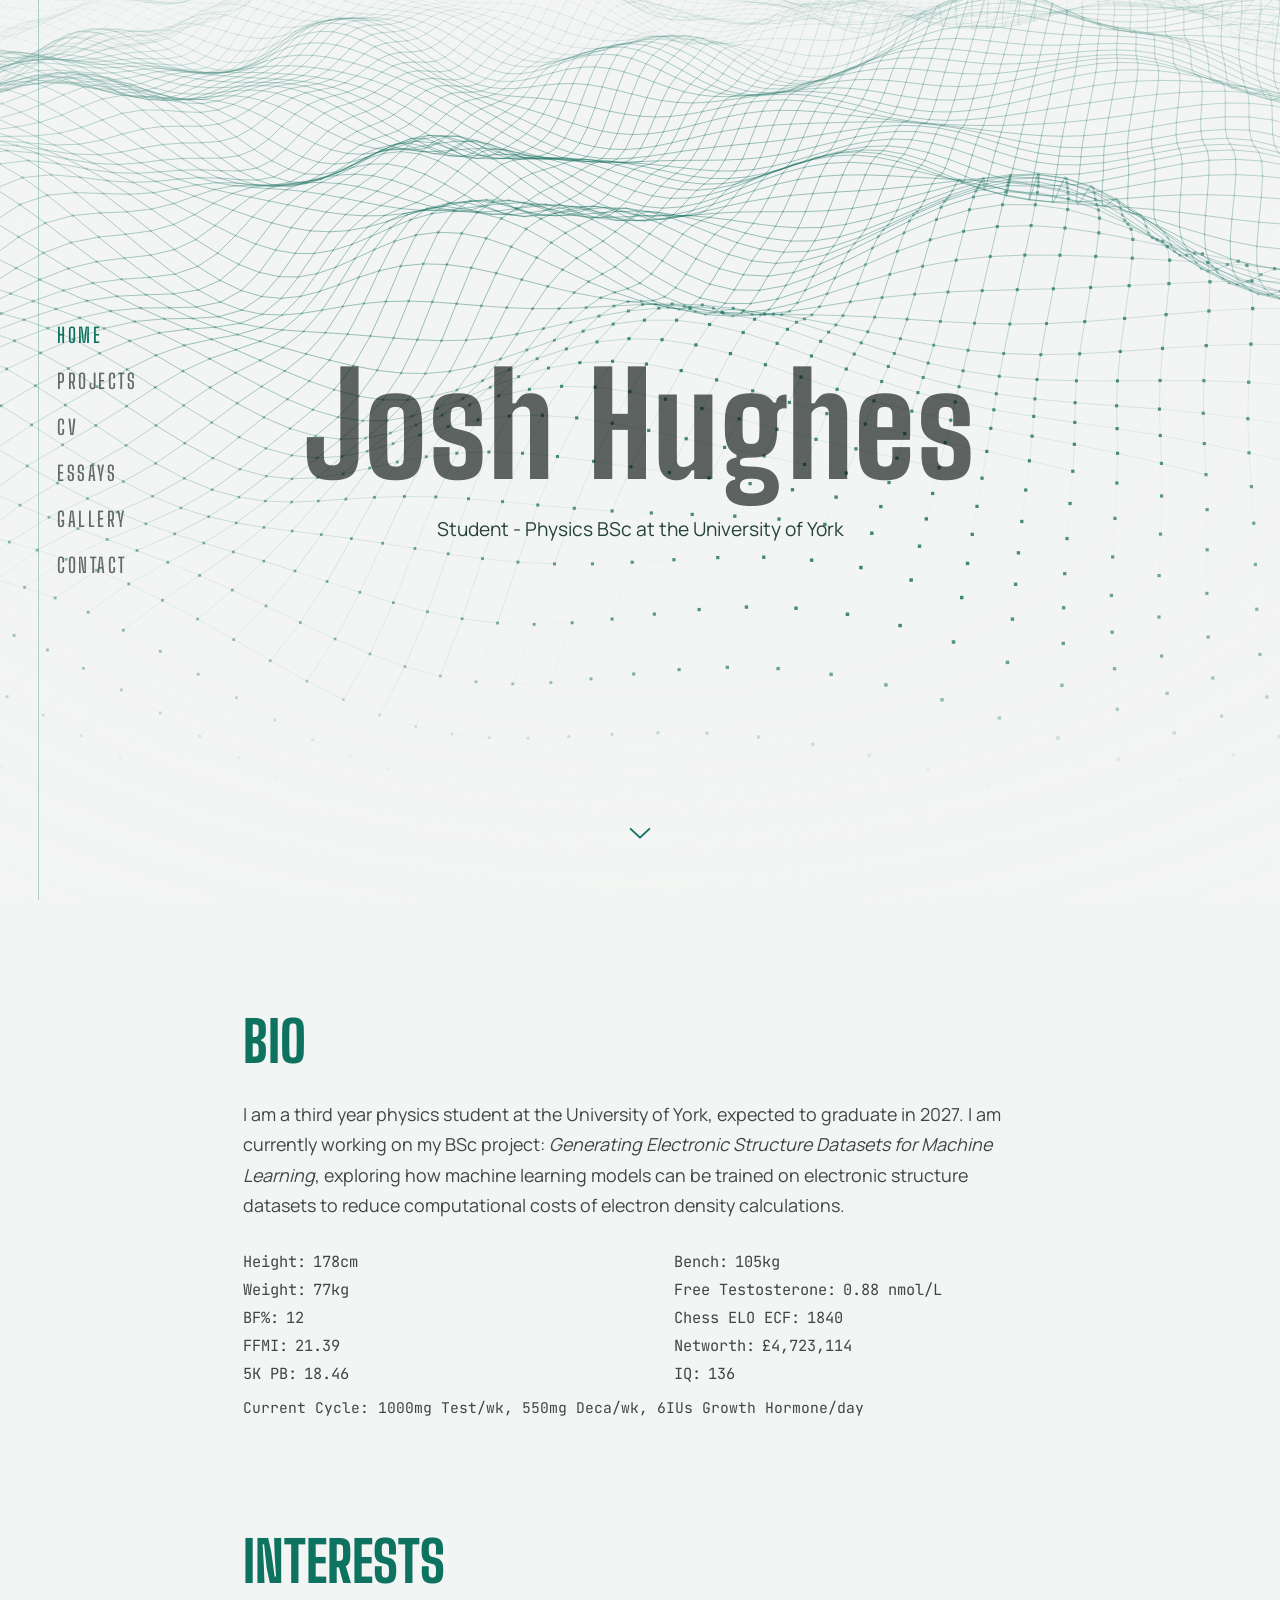
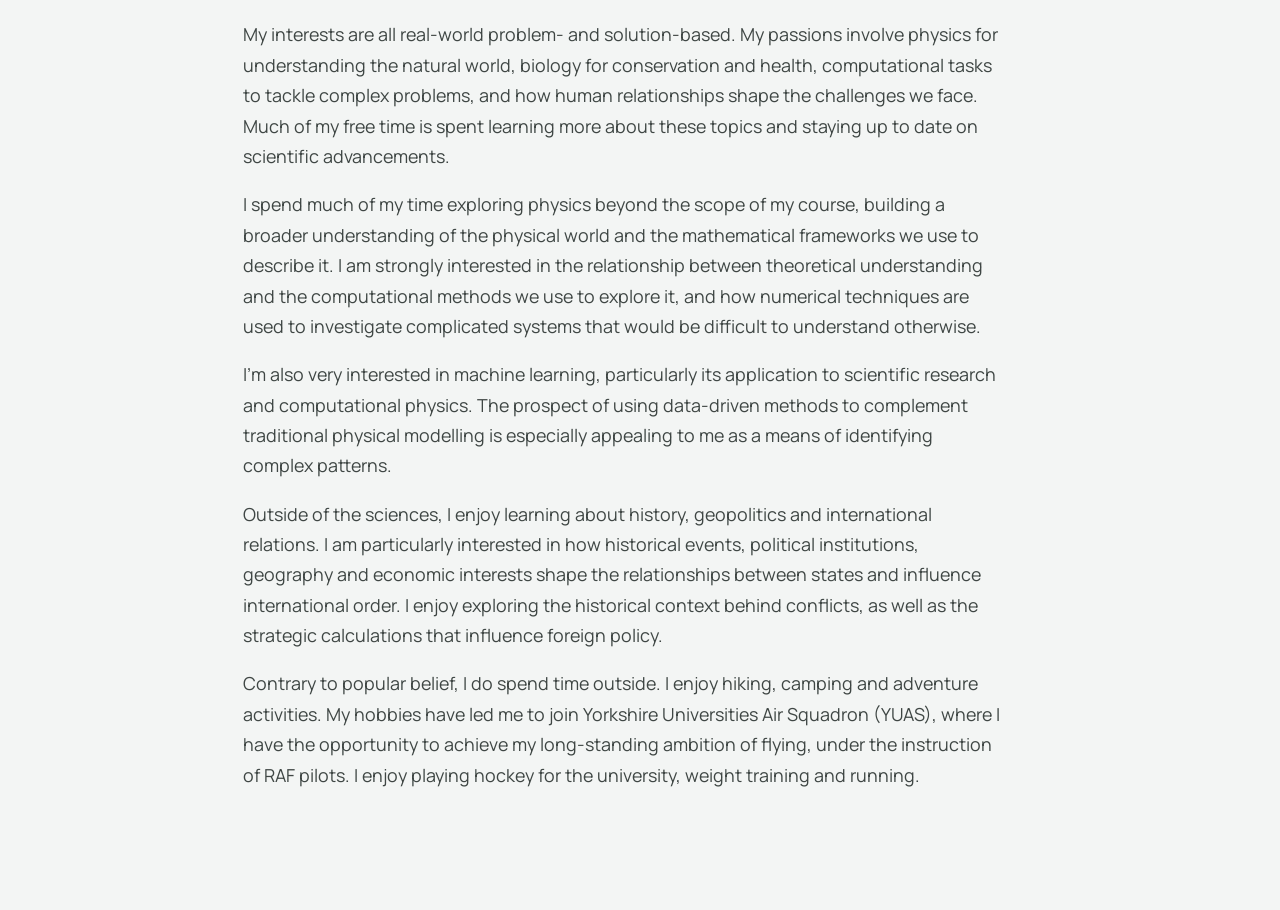
==== src/index.html @ fa2c09df "feat: add personal website" ====
<!doctype html>
<html lang="en">
<head>
  <meta charset="utf-8">
  <meta name="viewport" content="width=device-width, initial-scale=1">
  <meta name="description" content="Josh Hughes, Physics BSc student at the University of York.">
  <meta property="og:type" content="website">
  <meta property="og:title" content="Josh Hughes">
  <meta property="og:description" content="Physics student at the University of York, interested in computational physics and machine learning.">
  <title>Josh Hughes</title>
  <link rel="icon" href="assets/favicon.svg" type="image/svg+xml">
  <link rel="preconnect" href="https://fonts.googleapis.com">
  <link rel="preconnect" href="https://fonts.gstatic.com" crossorigin>
  <link rel="stylesheet" href="https://fonts.googleapis.com/css2?family=Big+Shoulders+Display:wght@600;800&family=JetBrains+Mono:wght@400&family=Manrope:wght@400;500;600&display=swap">
  <link rel="stylesheet" href="styles.css">
  <script src="site.js" defer></script>
</head>
<body class="home-page" data-page="home">
  <canvas class="home-field" aria-hidden="true"></canvas>
  <div class="home-mask" aria-hidden="true"><span></span><span></span></div>
  <div class="vignette" aria-hidden="true"></div>
  <div class="progress" aria-hidden="true"><div class="progress-bar"></div></div>

  <nav class="site-nav" aria-label="Main navigation">
    <a href="index.html" aria-current="page">Home</a>
    <a href="projects.html">Projects</a>
    <a href="cv.html">CV</a>
    <a href="essays.html">Essays</a>
    <a href="gallery.html">Gallery</a>
    <a href="contact.html">Contact</a>
  </nav>

  <main class="home-content">
    <section class="hero" aria-labelledby="home-title">
      <h1 id="home-title">Josh Hughes</h1>
      <p class="subtitle">Student - Physics BSc at the University of York</p>
      <button class="scroll-arrow" type="button" aria-label="Scroll to bio">
        <svg width="28" height="28" viewBox="0 0 24 24" fill="none" stroke="currentColor" stroke-width="1.6" stroke-linecap="round" stroke-linejoin="round" aria-hidden="true"><path d="M4 8.5 12 16l8-7.5"/></svg>
      </button>
    </section>

    <section class="home-bio content-width" aria-labelledby="bio-title">
      <h2 id="bio-title">Bio</h2>
      <p class="body-copy">I am a third year physics student at the University of York, expected to graduate in 2027. I am currently working on my BSc project: <em>Generating Electronic Structure Datasets for Machine Learning</em>, exploring how machine learning models can be trained on electronic structure datasets to reduce computational costs of electron density calculations.</p>
      <dl class="stats">
        <div><dt>Height</dt><dd>178cm</dd></div>
        <div><dt>Weight</dt><dd>77kg</dd></div>
        <div><dt>BF%</dt><dd>12</dd></div>
        <div><dt>FFMI</dt><dd>21.39</dd></div>
        <div><dt>5K PB</dt><dd>18.46</dd></div>
        <div><dt>Bench</dt><dd>105kg</dd></div>
        <div><dt>Free Testosterone</dt><dd>0.88 nmol/L</dd></div>
        <div><dt>Chess ELO ECF</dt><dd>1840</dd></div>
        <div><dt>Networth</dt><dd>£4,723,114</dd></div>
        <div><dt>IQ</dt><dd>136</dd></div>
      </dl>
      <p class="stats-note">Current Cycle: 1000mg Test/wk, 550mg Deca/wk, 6IUs Growth Hormone/day</p>

      <h2 class="section-spaced">Interests</h2>
      <div class="prose">
        <p>My interests are all real-world problem- and solution-based. My passions involve physics for understanding the natural world, biology for conservation and health, computational tasks to tackle complex problems, and how human relationships shape the challenges we face. Much of my free time is spent learning more about these topics and staying up to date on scientific advancements.</p>
        <p>I spend much of my time exploring physics beyond the scope of my course, building a broader understanding of the physical world and the mathematical frameworks we use to describe it. I am strongly interested in the relationship between theoretical understanding and the computational methods we use to explore it, and how numerical techniques are used to investigate complicated systems that would be difficult to understand otherwise.</p>
        <p>I'm also very interested in machine learning, particularly its application to scientific research and computational physics. The prospect of using data-driven methods to complement traditional physical modelling is especially appealing to me as a means of identifying complex patterns.</p>
        <p>Outside of the sciences, I enjoy learning about history, geopolitics and international relations. I am particularly interested in how historical events, political institutions, geography and economic interests shape the relationships between states and influence international order. I enjoy exploring the historical context behind conflicts, as well as the strategic calculations that influence foreign policy.</p>
        <p>Contrary to popular belief, I do spend time outside. I enjoy hiking, camping and adventure activities. My hobbies have led me to join Yorkshire Universities Air Squadron (YUAS), where I have the opportunity to achieve my long-standing ambition of flying, under the instruction of RAF pilots. I enjoy playing hockey for the university, weight training and running.</p>
      </div>
    </section>
  </main>
</body>
</html>
---- src/styles.css ----
:root {
  color-scheme: light;
  --bg: #f3f5f4;
  --fg: #0b1512;
  --fg-muted: rgba(11, 21, 18, 0.78);
  --accent: #0d7360;
  --nav-muted: rgba(11, 21, 18, 0.62);
  --subtle: #24413a;
  --line: rgba(13, 115, 96, 0.3);
  --hover: rgba(13, 115, 96, 0.06);
  --nav-width: 154px;
  --content-left: clamp(170px, 19vw, 280px);
  --font-display: 'Big Shoulders Display', sans-serif;
  --font-body: 'Manrope', sans-serif;
  --font-mono: 'JetBrains Mono', monospace;
}

* { box-sizing: border-box; }
html { min-width: 320px; scroll-behavior: smooth; }
body {
  min-height: 100vh;
  margin: 0;
  overflow-x: hidden;
  background: var(--bg);
  color: var(--fg);
  font-family: var(--font-body);
  transition: background-color 0.4s, color 0.4s;
}
body.home-page { overflow-x: hidden; }
a { color: inherit; text-decoration: none; transition: color 0.2s ease; }
a:hover { color: var(--accent); }
a:focus-visible, button:focus-visible { outline: 2px solid var(--accent); outline-offset: 5px; }
button { font: inherit; }

.home-field, .home-mask, .vignette { position: fixed; inset: 0; pointer-events: none; }
.home-field { z-index: 0; display: block; width: 100%; height: 100%; }
.home-mask { z-index: 0; opacity: 0; transition: opacity 0.2s linear; }
.home-mask span { position: absolute; inset: 0; }
.home-mask span:first-child {
  background: var(--fg);
  -webkit-mask: url('assets/home-bg-net-v3.webp') center / cover no-repeat;
  mask: url('assets/home-bg-net-v3.webp') center / cover no-repeat;
  opacity: 0.6;
}
.home-mask span:last-child {
  background: var(--accent);
  -webkit-mask: url('assets/home-bg-path-v3.png') center / cover no-repeat;
  mask: url('assets/home-bg-path-v3.png') center / cover no-repeat;
  opacity: 0.3;
}
.vignette { z-index: 1; background: radial-gradient(ellipse 90% 70% at 50% 45%, transparent 40%, rgba(243, 245, 244, 0.8) 100%); }
.progress { position: fixed; inset: 0 0 auto; z-index: 6; height: 2px; pointer-events: none; }
.progress-bar { width: 100%; height: 100%; transform: scaleX(0); transform-origin: 0 50%; background: var(--accent); }

.site-nav {
  position: fixed;
  inset: 0 auto 0 clamp(20px, 3vw, 44px);
  z-index: 4;
  display: flex;
  width: max-content;
  flex-direction: column;
  justify-content: center;
  gap: 22px;
  padding-left: 18px;
  border-left: 1px solid var(--line);
  font-family: var(--font-display);
  font-size: clamp(18px, 1.6vw, 22px);
  font-weight: 600;
  letter-spacing: 0.12em;
  text-transform: uppercase;
}
.site-nav a { color: var(--nav-muted); }
.site-nav a:hover, .site-nav a[aria-current="page"] { color: var(--accent); }
.site-nav a[aria-current="page"] { pointer-events: none; }

.home-content { position: relative; z-index: 2; }
.hero {
  position: relative;
  display: flex;
  min-height: 100vh;
  flex-direction: column;
  align-items: center;
  justify-content: center;
  padding: 0 clamp(150px, 17vw, 250px);
  text-align: center;
}
.hero h1 {
  margin: 0;
  font-family: var(--font-display);
  font-size: clamp(72px, 11vw, 176px);
  font-weight: 800;
  line-height: 0.95;
  letter-spacing: 0.01em;
  opacity: 0.65;
}
.subtitle { margin: 24px 0 0; color: var(--subtle); font-size: clamp(16px, 1.5vw, 21px); }
.scroll-arrow {
  position: absolute;
  bottom: clamp(24px, 5vh, 48px);
  left: 50%;
  display: flex;
  width: 44px;
  height: 44px;
  align-items: center;
  justify-content: center;
  margin-left: -22px;
  padding: 0;
  border: 0;
  background: transparent;
  color: var(--accent);
  cursor: pointer;
}
.content-width { max-width: 1120px; }
.home-bio { min-height: 90vh; padding: clamp(60px, 12vh, 140px) clamp(24px, 5vw, 72px) 120px var(--content-left); }
.home-bio h2, .page-title {
  margin: 0 0 24px;
  color: var(--accent);
  font-family: var(--font-display);
  font-size: clamp(40px, 4.4vw, 64px);
  font-weight: 800;
  text-transform: uppercase;
}
.body-copy, .prose p {
  max-width: 760px;
  margin: 0;
  color: var(--fg-muted);
  font-size: clamp(17px, 1.4vw, 20px);
  line-height: 1.7;
  text-wrap: pretty;
}
.stats {
  display: grid;
  max-width: 760px;
  grid-auto-columns: minmax(0, 1fr);
  grid-auto-flow: column;
  grid-template-rows: repeat(5, auto);
  gap: 2px clamp(36px, 8vw, 120px);
  margin: 28px 0 0;
  color: var(--fg-muted);
  font-family: var(--font-mono);
  font-size: clamp(14px, 1.2vw, 18px);
  line-height: 1.7;
}
.stats div { display: flex; gap: 0.45em; min-width: 0; }
.stats dt::after { content: ':'; }
.stats dd { margin: 0; }
.stats-note {
  max-width: 100%;
  margin: 8px 0 0;
  color: var(--fg-muted);
  font-family: var(--font-mono);
  font-size: clamp(13px, 1.15vw, 17px);
  line-height: 1.7;
}
.section-spaced { margin-top: clamp(72px, 12vh, 128px) !important; }
.prose { display: flex; flex-direction: column; gap: 1.1em; }

@media (max-width: 700px) {
  :root { --content-left: 132px; }
  .site-nav { left: 14px; gap: 18px; padding-left: 12px; font-size: 17px; }
  .hero { padding: 0 18px 0 132px; }
  .hero h1 { font-size: clamp(52px, 13vw, 76px); }
  .subtitle { max-width: 230px; font-size: 15px; line-height: 1.5; }
  .scroll-arrow { left: calc(50% + 50px); }
  .home-bio { padding: 72px 20px 88px 132px; }
  .home-bio h2, .page-title { font-size: 38px; }
  .stats { grid-auto-flow: row; grid-template-columns: minmax(0, 1fr); grid-template-rows: none; gap: 0 24px; font-size: 12px; }
  .stats-note { font-size: 11px; }
}

@media (prefers-reduced-motion: reduce) {
  *, *::before, *::after { scroll-behavior: auto !important; transition-duration: 0.01ms !important; }
}

.page-main {
  position: relative;
  z-index: 2;
  display: flex;
  width: min(100%, 1320px);
  flex-direction: column;
  gap: clamp(16px, 2vw, 24px);
  padding: clamp(80px, 14vh, 150px) clamp(24px, 5vw, 72px) 160px var(--content-left);
}
.page-main .page-title { margin: clamp(32px, 6vh, 64px) 0 clamp(8px, 2vh, 24px); line-height: 0.9; letter-spacing: 0.02em; }

.projects-background, .essays-background {
  position: fixed;
  z-index: 0;
  inset: 0;
  pointer-events: none;
  will-change: transform;
}
.projects-background span, .essays-background span, .projects-axis span { position: absolute; inset: 0; }
.projects-background span:first-child {
  background: var(--accent);
  -webkit-mask: url('assets/projects-bg-lines.png') center / cover no-repeat;
  mask: url('assets/projects-bg-lines.png') center / cover no-repeat;
  opacity: 0.5;
}
.projects-background span:last-child {
  background: #a4abb1;
  -webkit-mask: url('assets/projects-bg-text.png') center / cover no-repeat;
  mask: url('assets/projects-bg-text.png') center / cover no-repeat;
  opacity: 0.8;
}
.projects-axis {
  position: fixed;
  z-index: 1;
  bottom: 9vh;
  left: clamp(150px, 17vw, 240px);
  width: clamp(220px, 28vw, 380px);
  aspect-ratio: 310 / 200;
  pointer-events: none;
  opacity: 0.7;
  will-change: transform;
}
.projects-axis span:first-child {
  background: var(--accent);
  -webkit-mask: url('assets/projects-axis-lines.png') center / contain no-repeat;
  mask: url('assets/projects-axis-lines.png') center / contain no-repeat;
}
.projects-axis span:last-child {
  background: #a4abb1;
  -webkit-mask: url('assets/projects-axis-text.png') center / contain no-repeat;
  mask: url('assets/projects-axis-text.png') center / contain no-repeat;
}
.project-accordions { display: flex; flex-direction: column; gap: 16px; }
.project-category { border: 1px solid var(--line); }
.project-category h2 { margin: 0; }
.accordion-trigger {
  display: flex;
  width: 100%;
  min-height: 80px;
  align-items: center;
  justify-content: space-between;
  gap: 24px;
  padding: clamp(20px, 2.4vw, 32px) clamp(24px, 3vw, 40px);
  border: 0;
  background: transparent;
  color: var(--accent);
  cursor: pointer;
  text-align: left;
  transition: background-color 0.2s ease;
}
.accordion-trigger:hover { background: var(--hover); }
.accordion-trigger span { font-family: var(--font-display); font-size: clamp(28px, 2.8vw, 42px); font-weight: 800; line-height: 1; text-transform: uppercase; }
.accordion-trigger svg, .essay-link svg, .essay-back svg { width: 26px; height: 26px; flex: 0 0 auto; fill: none; stroke: currentColor; stroke-linecap: round; stroke-linejoin: round; stroke-width: 1.6; transition: transform 0.25s ease; }
.accordion-trigger[aria-expanded="true"] svg { transform: rotate(180deg); }
.accordion-panel { padding: 0 clamp(24px, 3vw, 40px) clamp(24px, 3vw, 40px); color: var(--fg-muted); font-size: clamp(16px, 1.3vw, 18px); line-height: 1.7; }
.accordion-panel[hidden] { display: none; }
.accordion-panel p { margin: 0; max-width: 620px; }
.project-item { display: flex; flex-direction: column; gap: 8px; padding-top: 24px; border-top: 1px solid var(--line); }
.project-item h3 { margin: 0; font-size: clamp(18px, 1.5vw, 21px); font-weight: 600; line-height: 1.4; }
.project-item p { max-width: 760px; }

.cv-main { gap: clamp(24px, 3vw, 36px); }
.cv-section { display: flex; flex-direction: column; gap: 24px; padding: clamp(24px, 3vw, 40px); border: 1px solid var(--line); scroll-margin-top: 60px; }
.cv-section h2 { margin: 0; color: var(--accent); font-family: var(--font-display); font-size: clamp(32px, 3.2vw, 48px); font-weight: 800; text-transform: uppercase; }
.cv-entry { display: grid; grid-template-columns: minmax(0, 1fr) auto; align-items: baseline; gap: 6px 24px; }
.cv-entry h3 { margin: 0; font-size: clamp(18px, 1.5vw, 21px); font-weight: 600; }
.date { color: var(--nav-muted); font-family: var(--font-mono); font-size: 13px; }
.cv-entry-title, .cv-muted, .cv-entry ul { grid-column: 1 / -1; margin: 0; font-size: clamp(15px, 1.3vw, 18px); line-height: 1.6; }
.cv-entry-title { color: var(--fg); }
.cv-muted { color: var(--fg-muted); }
.cv-entry ul { display: flex; flex-direction: column; gap: 6px; margin-top: 8px; padding-left: 1.2em; color: var(--fg-muted); }
.skill-list { display: grid; max-width: 620px; grid-auto-columns: minmax(0, 1fr); grid-auto-flow: column; grid-template-rows: repeat(4, auto); gap: 6px 48px; margin: 0; padding-left: 1.2em; color: var(--fg-muted); font-size: clamp(15px, 1.2vw, 17px); line-height: 1.5; }
.nav-group { display: flex; flex-direction: column; gap: 12px; }
.cv-subnav { display: flex; flex-direction: column; gap: 8px; padding-left: 14px; font-family: var(--font-body); font-size: 13px; font-weight: 500; letter-spacing: 0.06em; text-transform: none; }
.cv-subnav a { color: var(--nav-muted); }
.cv-subnav a[aria-current="location"] { color: var(--accent); }

.essays-background { height: 200vh; }
.essays-background span:first-child {
  background: var(--fg);
  -webkit-mask: url('assets/essays-bg-base.webp') center top / max(100vw, 177.78vh) auto repeat-y;
  mask: url('assets/essays-bg-base.webp') center top / max(100vw, 177.78vh) auto repeat-y;
  opacity: 0.22;
}
.essays-background span:last-child {
  background: var(--accent);
  -webkit-mask: url('assets/essays-bg-accent.png') center top / max(100vw, 177.78vh) auto repeat-y;
  mask: url('assets/essays-bg-accent.png') center top / max(100vw, 177.78vh) auto repeat-y;
  opacity: 0.45;
}
.essay-list { display: flex; flex-direction: column; border-top: 1px solid var(--line); }
.essay-link {
  display: grid;
  grid-template-columns: minmax(0, 1fr) auto;
  align-items: center;
  gap: 10px 32px;
  padding: clamp(22px, 3vh, 32px) 4px;
  border-bottom: 1px solid var(--line);
  color: var(--fg);
}
.essay-copy { display: flex; min-width: 0; flex-direction: column; gap: 10px; }
.essay-title { font-family: var(--font-display); font-size: clamp(26px, 2.6vw, 38px); font-weight: 800; line-height: 1.05; text-transform: uppercase; }
.essay-summary { max-width: 620px; color: var(--fg-muted); font-size: clamp(15px, 1.2vw, 17px); line-height: 1.6; }
.essay-link svg { width: 26px; height: 26px; }
.essay-reader { max-width: 680px; margin-top: clamp(32px, 6vh, 64px); }
.essay-reader[hidden] { display: none; }
.essay-back { display: inline-flex; align-items: center; gap: 8px; padding: 0; border: 0; background: transparent; color: var(--nav-muted); cursor: pointer; font-size: 14px; font-weight: 500; letter-spacing: 0.06em; }
.essay-back:hover { color: var(--accent); }
.essay-back svg { width: 16px; height: 16px; }
.essay-reader-date { margin: clamp(32px, 5vh, 48px) 0 14px; }
.essay-reader-title { margin: 0 0 clamp(28px, 4vh, 40px) !important; color: var(--accent) !important; font-size: clamp(40px, 4.6vw, 68px) !important; font-weight: 800 !important; line-height: 0.95 !important; text-wrap: balance; }
.essay-body { display: flex; flex-direction: column; gap: 1.2em; }
.essay-body p { margin: 0; color: var(--fg-muted); font-size: clamp(17px, 1.35vw, 19px); line-height: 1.75; text-wrap: pretty; }

.gallery-page { min-height: 100vh; background: #fff; }
.gallery-main { min-height: 100vh; }
.contact-main { position: relative; z-index: 2; display: flex; min-height: 100vh; flex-direction: column; align-items: center; justify-content: center; gap: clamp(24px, 4vh, 40px); padding: 0 clamp(150px, 17vw, 250px); text-align: center; }
.contact-links { display: flex; gap: clamp(20px, 3vw, 36px); }
.contact-links a { display: flex; width: clamp(72px, 7vw, 96px); aspect-ratio: 1; align-items: center; justify-content: center; border: 1px solid var(--line); border-radius: 50%; color: var(--accent); transition: background-color 0.2s ease; }
.contact-links a:hover { background: rgba(13, 115, 96, 0.08); }
.contact-links svg { width: 40%; height: 40%; fill: none; stroke: currentColor; stroke-linecap: round; stroke-linejoin: round; stroke-width: 1.6; }
.contact-links a:last-child svg { width: 38%; height: 38%; fill: currentColor; stroke: none; }
.contact-main > p { margin: 0; font-family: var(--font-display); font-size: clamp(40px, 4.6vw, 72px); font-weight: 600; line-height: 1; letter-spacing: 0.02em; }

@media (max-width: 700px) {
  .page-main { width: 100%; gap: 20px; padding: 78px 20px 104px 132px; }
  .page-main .page-title { margin: 30px 0 12px; font-size: 42px; }
  .projects-axis { display: none; }
  .accordion-trigger { min-height: 70px; padding: 18px; }
  .accordion-trigger span { font-size: 25px; }
  .accordion-panel { padding: 0 18px 22px; font-size: 15px; }
  .cv-main { gap: 18px; }
  .cv-section { gap: 18px; padding: 20px 16px; }
  .cv-section h2 { font-size: 29px; }
  .cv-entry { grid-template-columns: minmax(0, 1fr); gap: 6px; }
  .cv-entry > .date, .cv-entry > p, .cv-entry > ul { grid-column: 1; }
  .skill-list { grid-auto-flow: row; grid-template-columns: minmax(0, 1fr); grid-template-rows: none; gap: 6px; }
  .cv-subnav { gap: 7px; padding-left: 10px; font-size: 12px; }
  .essays-main { padding-top: 82px; }
  .essay-link { gap: 12px; padding: 22px 2px; }
  .essay-title { font-size: 24px; }
  .essay-summary { font-size: 14px; }
  .contact-main { padding: 0 18px 0 132px; }
  .contact-links { gap: 16px; }
  .contact-main > p { font-size: 40px; }
}
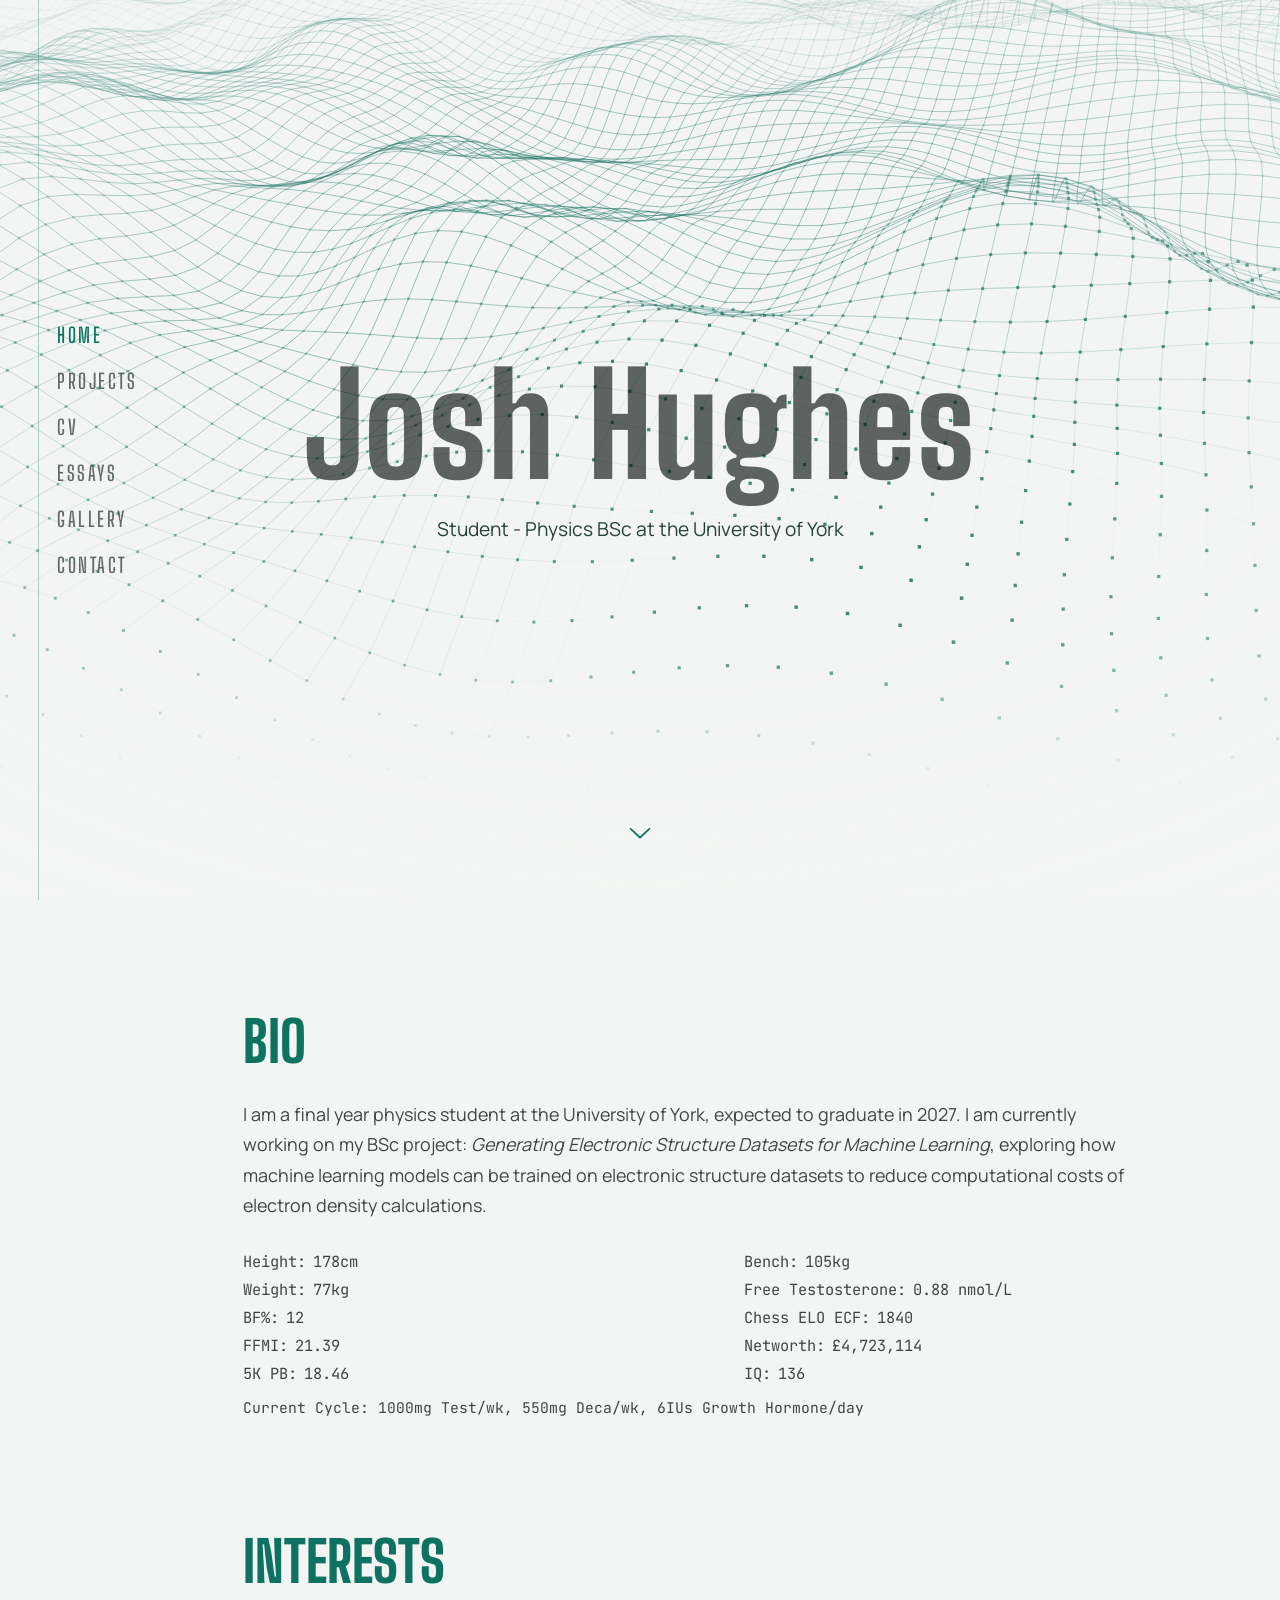
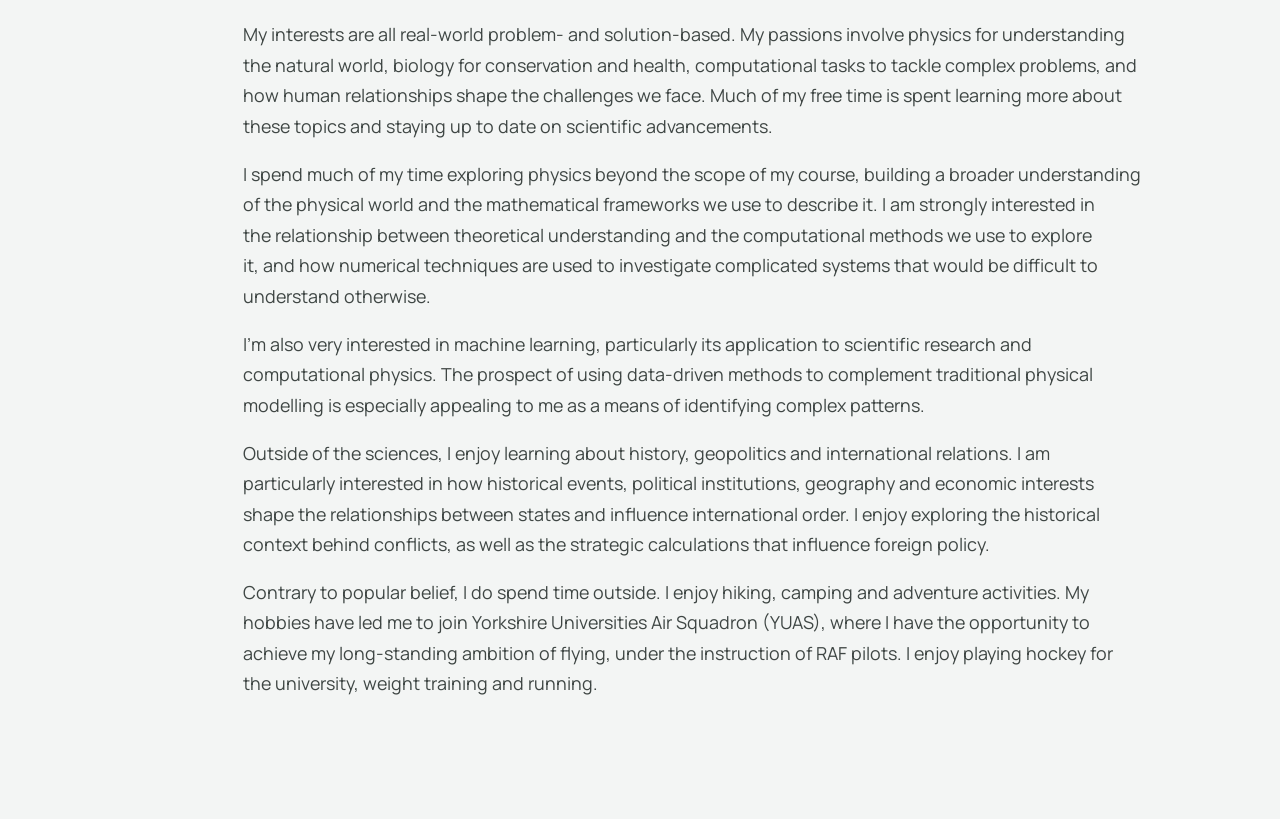
==== commit 3e523a8e: "content: update student year in bio" ====
--- a/src/index.html
+++ b/src/index.html
@@ -41,7 +41,7 @@
 
     <section class="home-bio content-width" aria-labelledby="bio-title">
       <h2 id="bio-title">Bio</h2>
-      <p class="body-copy">I am a third year physics student at the University of York, expected to graduate in 2027. I am currently working on my BSc project: <em>Generating Electronic Structure Datasets for Machine Learning</em>, exploring how machine learning models can be trained on electronic structure datasets to reduce computational costs of electron density calculations.</p>
+      <p class="body-copy">I am a final year physics student at the University of York, expected to graduate in 2027. I am currently working on my BSc project: <em>Generating Electronic Structure Datasets for Machine Learning</em>, exploring how machine learning models can be trained on electronic structure datasets to reduce computational costs of electron density calculations.</p>
       <dl class="stats">
         <div><dt>Height</dt><dd>178cm</dd></div>
         <div><dt>Weight</dt><dd>77kg</dd></div>
--- a/src/styles.css
+++ b/src/styles.css
@@ -110,7 +110,7 @@
   color: var(--accent);
   cursor: pointer;
 }
-.content-width { max-width: 1120px; }
+.home-bio.content-width { max-width: none; }
 .home-bio { min-height: 90vh; padding: clamp(60px, 12vh, 140px) clamp(24px, 5vw, 72px) 120px var(--content-left); }
 .home-bio h2, .page-title {
   margin: 0 0 24px;
@@ -121,7 +121,7 @@
   text-transform: uppercase;
 }
 .body-copy, .prose p {
-  max-width: 760px;
+  max-width: 900px;
   margin: 0;
   color: var(--fg-muted);
   font-size: clamp(17px, 1.4vw, 20px);
@@ -130,7 +130,7 @@
 }
 .stats {
   display: grid;
-  max-width: 760px;
+  max-width: 900px;
   grid-auto-columns: minmax(0, 1fr);
   grid-auto-flow: column;
   grid-template-rows: repeat(5, auto);
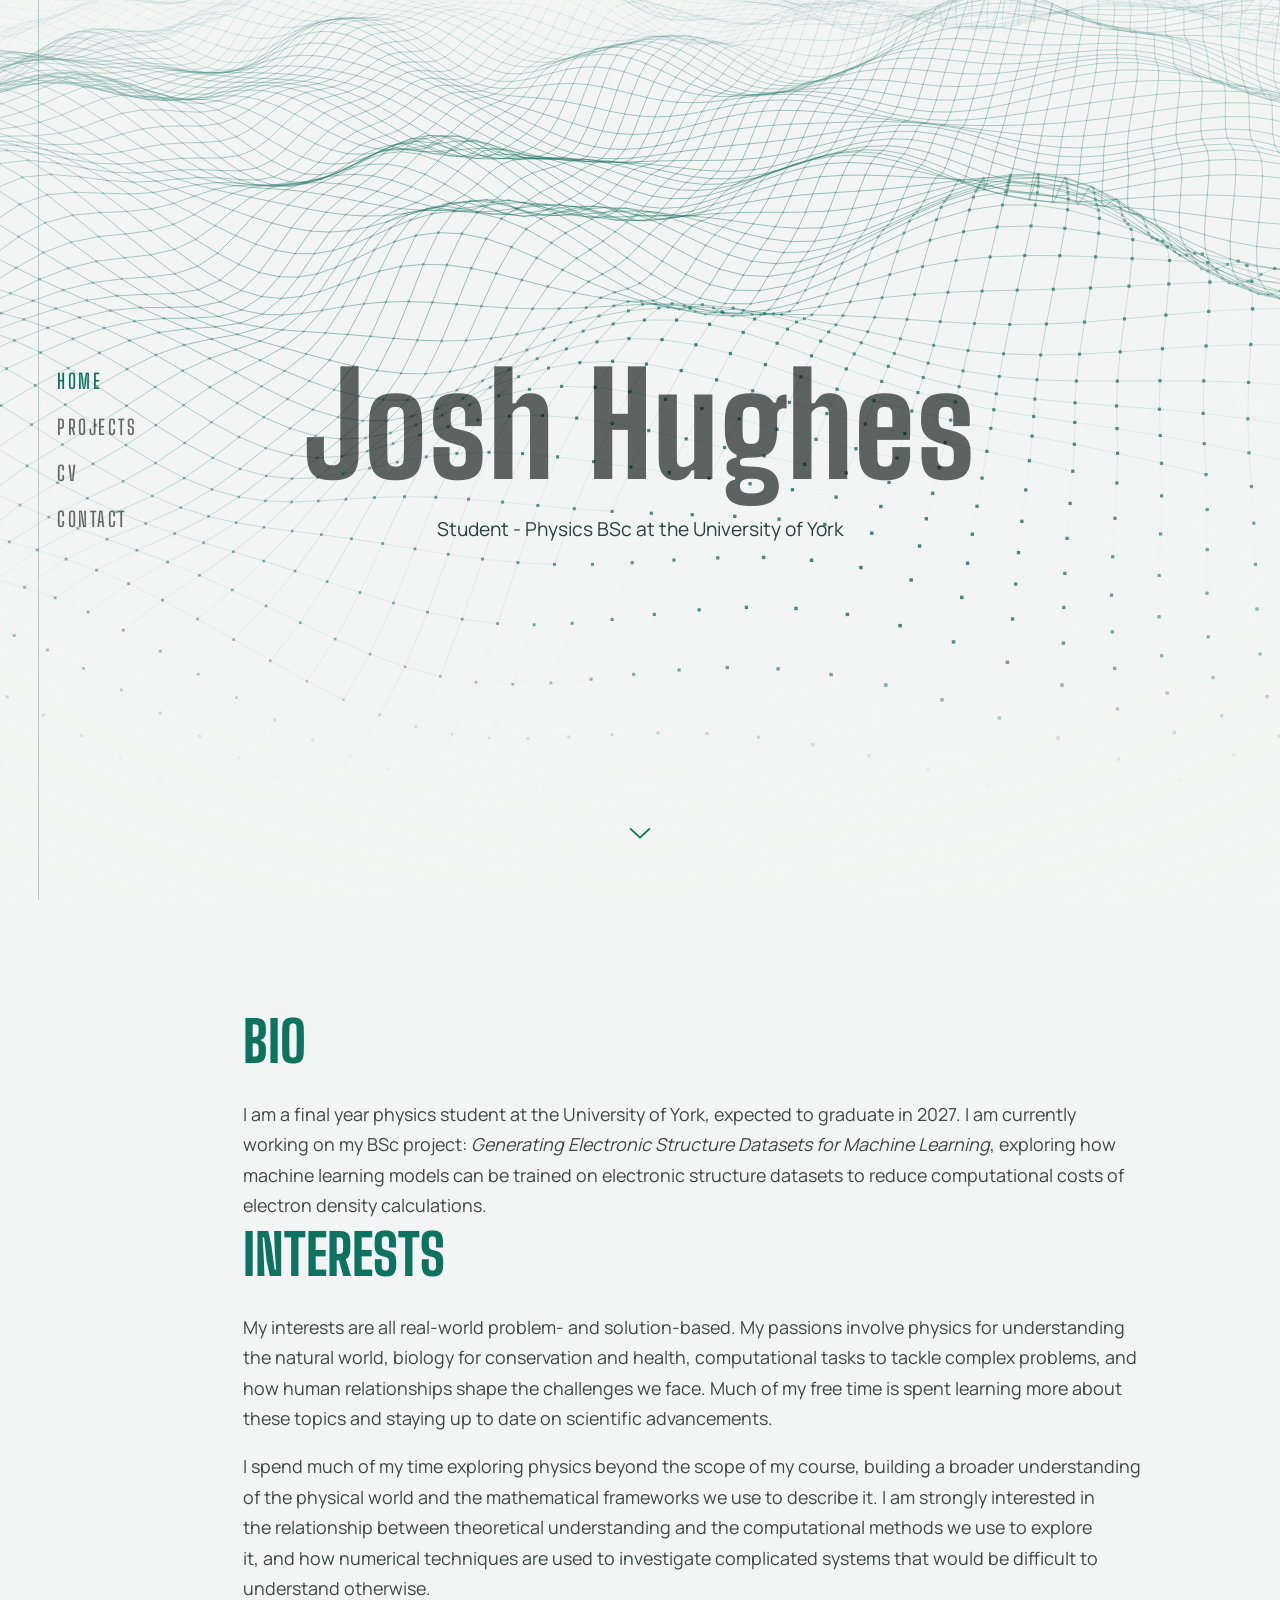
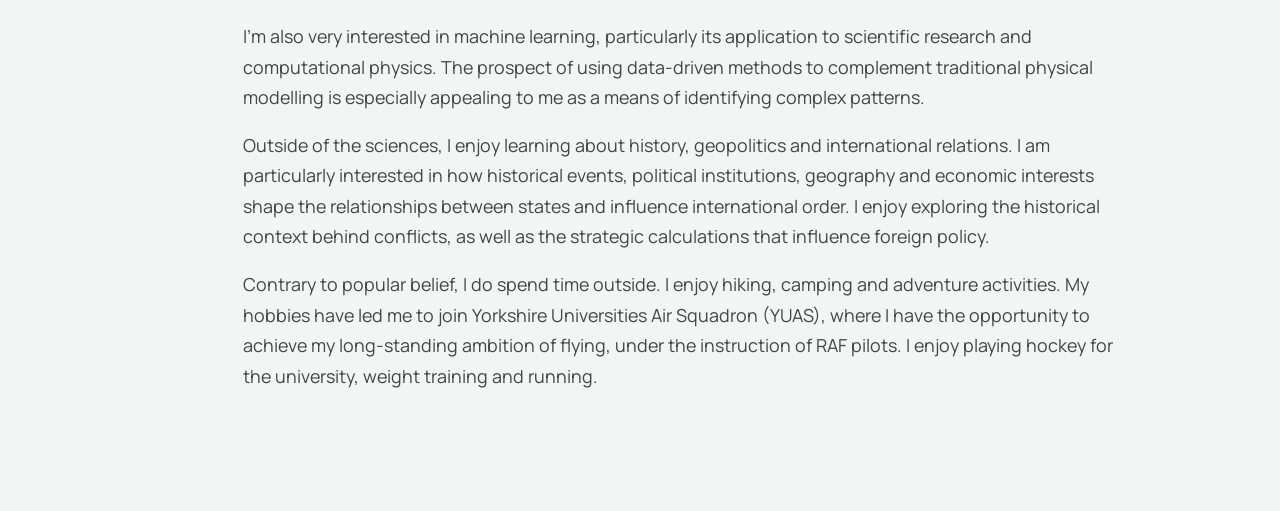
==== commit c7e69481: "Update website sections" ====
--- a/src/index.html
+++ b/src/index.html
@@ -25,8 +25,6 @@
     <a href="index.html" aria-current="page">Home</a>
     <a href="projects.html">Projects</a>
     <a href="cv.html">CV</a>
-    <a href="essays.html">Essays</a>
-    <a href="gallery.html">Gallery</a>
     <a href="contact.html">Contact</a>
   </nav>
 
@@ -42,21 +40,8 @@
     <section class="home-bio content-width" aria-labelledby="bio-title">
       <h2 id="bio-title">Bio</h2>
       <p class="body-copy">I am a final year physics student at the University of York, expected to graduate in 2027. I am currently working on my BSc project: <em>Generating Electronic Structure Datasets for Machine Learning</em>, exploring how machine learning models can be trained on electronic structure datasets to reduce computational costs of electron density calculations.</p>
-      <dl class="stats">
-        <div><dt>Height</dt><dd>178cm</dd></div>
-        <div><dt>Weight</dt><dd>77kg</dd></div>
-        <div><dt>BF%</dt><dd>12</dd></div>
-        <div><dt>FFMI</dt><dd>21.39</dd></div>
-        <div><dt>5K PB</dt><dd>18.46</dd></div>
-        <div><dt>Bench</dt><dd>105kg</dd></div>
-        <div><dt>Free Testosterone</dt><dd>0.88 nmol/L</dd></div>
-        <div><dt>Chess ELO ECF</dt><dd>1840</dd></div>
-        <div><dt>Networth</dt><dd>£4,723,114</dd></div>
-        <div><dt>IQ</dt><dd>136</dd></div>
-      </dl>
-      <p class="stats-note">Current Cycle: 1000mg Test/wk, 550mg Deca/wk, 6IUs Growth Hormone/day</p>
 
-      <h2 class="section-spaced">Interests</h2>
+      <h2>Interests</h2>
       <div class="prose">
         <p>My interests are all real-world problem- and solution-based. My passions involve physics for understanding the natural world, biology for conservation and health, computational tasks to tackle complex problems, and how human relationships shape the challenges we face. Much of my free time is spent learning more about these topics and staying up to date on scientific advancements.</p>
         <p>I spend much of my time exploring physics beyond the scope of my course, building a broader understanding of the physical world and the mathematical frameworks we use to describe it. I am strongly interested in the relationship between theoretical understanding and the computational methods we use to explore it, and how numerical techniques are used to investigate complicated systems that would be difficult to understand otherwise.</p>
--- a/src/styles.css
+++ b/src/styles.css
@@ -128,31 +128,6 @@
   line-height: 1.7;
   text-wrap: pretty;
 }
-.stats {
-  display: grid;
-  max-width: 900px;
-  grid-auto-columns: minmax(0, 1fr);
-  grid-auto-flow: column;
-  grid-template-rows: repeat(5, auto);
-  gap: 2px clamp(36px, 8vw, 120px);
-  margin: 28px 0 0;
-  color: var(--fg-muted);
-  font-family: var(--font-mono);
-  font-size: clamp(14px, 1.2vw, 18px);
-  line-height: 1.7;
-}
-.stats div { display: flex; gap: 0.45em; min-width: 0; }
-.stats dt::after { content: ':'; }
-.stats dd { margin: 0; }
-.stats-note {
-  max-width: 100%;
-  margin: 8px 0 0;
-  color: var(--fg-muted);
-  font-family: var(--font-mono);
-  font-size: clamp(13px, 1.15vw, 17px);
-  line-height: 1.7;
-}
-.section-spaced { margin-top: clamp(72px, 12vh, 128px) !important; }
 .prose { display: flex; flex-direction: column; gap: 1.1em; }
 
 @media (max-width: 700px) {
@@ -164,8 +139,6 @@
   .scroll-arrow { left: calc(50% + 50px); }
   .home-bio { padding: 72px 20px 88px 132px; }
   .home-bio h2, .page-title { font-size: 38px; }
-  .stats { grid-auto-flow: row; grid-template-columns: minmax(0, 1fr); grid-template-rows: none; gap: 0 24px; font-size: 12px; }
-  .stats-note { font-size: 11px; }
 }
 
 @media (prefers-reduced-motion: reduce) {
@@ -183,14 +156,14 @@
 }
 .page-main .page-title { margin: clamp(32px, 6vh, 64px) 0 clamp(8px, 2vh, 24px); line-height: 0.9; letter-spacing: 0.02em; }
 
-.projects-background, .essays-background {
+.projects-background {
   position: fixed;
   z-index: 0;
   inset: 0;
   pointer-events: none;
   will-change: transform;
 }
-.projects-background span, .essays-background span, .projects-axis span { position: absolute; inset: 0; }
+.projects-background span, .projects-axis span { position: absolute; inset: 0; }
 .projects-background span:first-child {
   background: var(--accent);
   -webkit-mask: url('assets/projects-bg-lines.png') center / cover no-repeat;
@@ -244,7 +217,7 @@
 }
 .accordion-trigger:hover { background: var(--hover); }
 .accordion-trigger span { font-family: var(--font-display); font-size: clamp(28px, 2.8vw, 42px); font-weight: 800; line-height: 1; text-transform: uppercase; }
-.accordion-trigger svg, .essay-link svg, .essay-back svg { width: 26px; height: 26px; flex: 0 0 auto; fill: none; stroke: currentColor; stroke-linecap: round; stroke-linejoin: round; stroke-width: 1.6; transition: transform 0.25s ease; }
+.accordion-trigger svg { width: 26px; height: 26px; flex: 0 0 auto; fill: none; stroke: currentColor; stroke-linecap: round; stroke-linejoin: round; stroke-width: 1.6; transition: transform 0.25s ease; }
 .accordion-trigger[aria-expanded="true"] svg { transform: rotate(180deg); }
 .accordion-panel { padding: 0 clamp(24px, 3vw, 40px) clamp(24px, 3vw, 40px); color: var(--fg-muted); font-size: clamp(16px, 1.3vw, 18px); line-height: 1.7; }
 .accordion-panel[hidden] { display: none; }
@@ -269,45 +242,6 @@
 .cv-subnav a { color: var(--nav-muted); }
 .cv-subnav a[aria-current="location"] { color: var(--accent); }
 
-.essays-background { height: 200vh; }
-.essays-background span:first-child {
-  background: var(--fg);
-  -webkit-mask: url('assets/essays-bg-base.webp') center top / max(100vw, 177.78vh) auto repeat-y;
-  mask: url('assets/essays-bg-base.webp') center top / max(100vw, 177.78vh) auto repeat-y;
-  opacity: 0.22;
-}
-.essays-background span:last-child {
-  background: var(--accent);
-  -webkit-mask: url('assets/essays-bg-accent.png') center top / max(100vw, 177.78vh) auto repeat-y;
-  mask: url('assets/essays-bg-accent.png') center top / max(100vw, 177.78vh) auto repeat-y;
-  opacity: 0.45;
-}
-.essay-list { display: flex; flex-direction: column; border-top: 1px solid var(--line); }
-.essay-link {
-  display: grid;
-  grid-template-columns: minmax(0, 1fr) auto;
-  align-items: center;
-  gap: 10px 32px;
-  padding: clamp(22px, 3vh, 32px) 4px;
-  border-bottom: 1px solid var(--line);
-  color: var(--fg);
-}
-.essay-copy { display: flex; min-width: 0; flex-direction: column; gap: 10px; }
-.essay-title { font-family: var(--font-display); font-size: clamp(26px, 2.6vw, 38px); font-weight: 800; line-height: 1.05; text-transform: uppercase; }
-.essay-summary { max-width: 620px; color: var(--fg-muted); font-size: clamp(15px, 1.2vw, 17px); line-height: 1.6; }
-.essay-link svg { width: 26px; height: 26px; }
-.essay-reader { max-width: 680px; margin-top: clamp(32px, 6vh, 64px); }
-.essay-reader[hidden] { display: none; }
-.essay-back { display: inline-flex; align-items: center; gap: 8px; padding: 0; border: 0; background: transparent; color: var(--nav-muted); cursor: pointer; font-size: 14px; font-weight: 500; letter-spacing: 0.06em; }
-.essay-back:hover { color: var(--accent); }
-.essay-back svg { width: 16px; height: 16px; }
-.essay-reader-date { margin: clamp(32px, 5vh, 48px) 0 14px; }
-.essay-reader-title { margin: 0 0 clamp(28px, 4vh, 40px) !important; color: var(--accent) !important; font-size: clamp(40px, 4.6vw, 68px) !important; font-weight: 800 !important; line-height: 0.95 !important; text-wrap: balance; }
-.essay-body { display: flex; flex-direction: column; gap: 1.2em; }
-.essay-body p { margin: 0; color: var(--fg-muted); font-size: clamp(17px, 1.35vw, 19px); line-height: 1.75; text-wrap: pretty; }
-
-.gallery-page { min-height: 100vh; background: #fff; }
-.gallery-main { min-height: 100vh; }
 .contact-main { position: relative; z-index: 2; display: flex; min-height: 100vh; flex-direction: column; align-items: center; justify-content: center; gap: clamp(24px, 4vh, 40px); padding: 0 clamp(150px, 17vw, 250px); text-align: center; }
 .contact-links { display: flex; gap: clamp(20px, 3vw, 36px); }
 .contact-links a { display: flex; width: clamp(72px, 7vw, 96px); aspect-ratio: 1; align-items: center; justify-content: center; border: 1px solid var(--line); border-radius: 50%; color: var(--accent); transition: background-color 0.2s ease; }
@@ -330,10 +264,6 @@
   .cv-entry > .date, .cv-entry > p, .cv-entry > ul { grid-column: 1; }
   .skill-list { grid-auto-flow: row; grid-template-columns: minmax(0, 1fr); grid-template-rows: none; gap: 6px; }
   .cv-subnav { gap: 7px; padding-left: 10px; font-size: 12px; }
-  .essays-main { padding-top: 82px; }
-  .essay-link { gap: 12px; padding: 22px 2px; }
-  .essay-title { font-size: 24px; }
-  .essay-summary { font-size: 14px; }
   .contact-main { padding: 0 18px 0 132px; }
   .contact-links { gap: 16px; }
   .contact-main > p { font-size: 40px; }
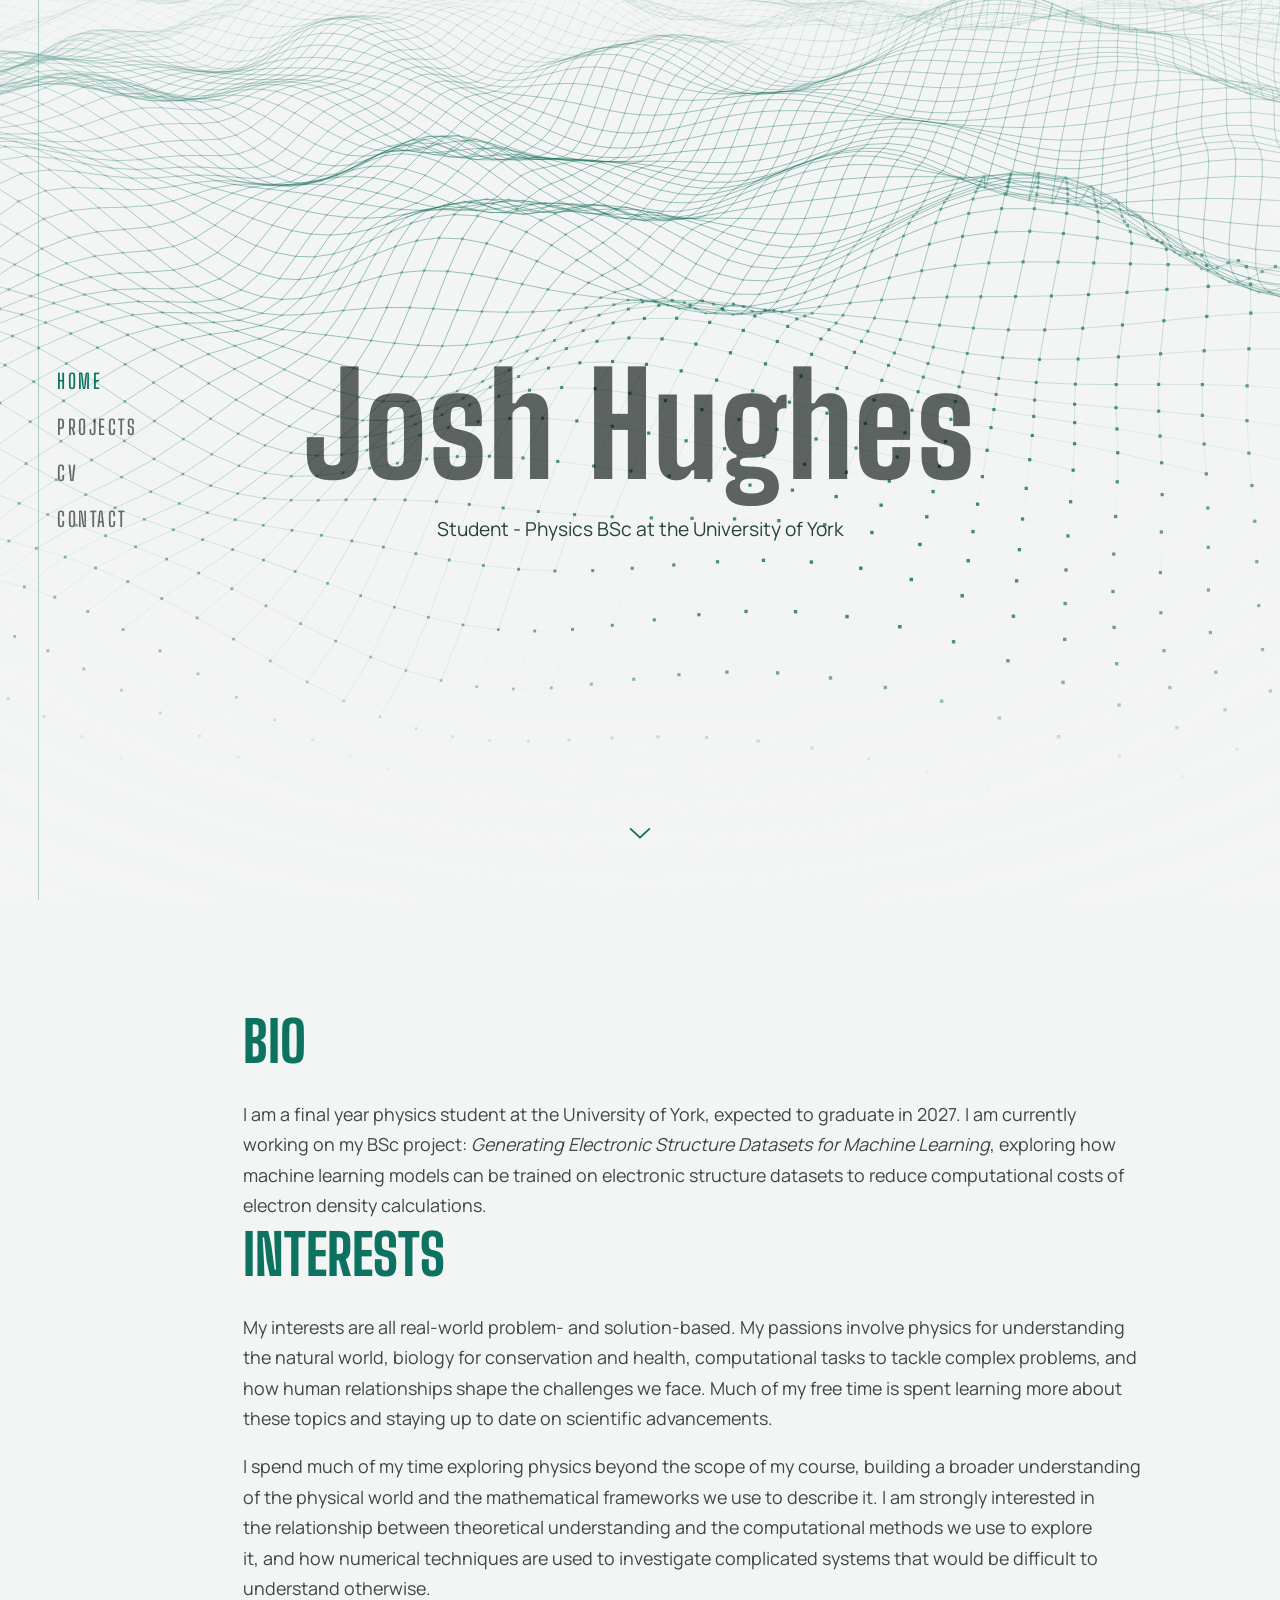
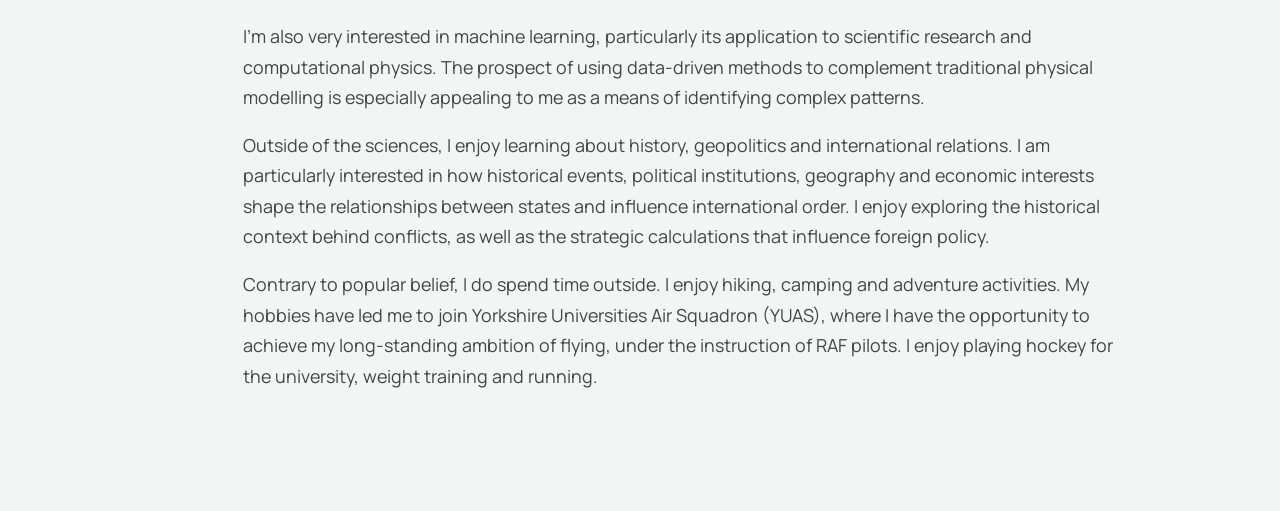
==== commit db820763: "Slow homepage animation slightly" ====
--- a/src/index.html
+++ b/src/index.html
@@ -13,7 +13,7 @@
   <link rel="preconnect" href="https://fonts.gstatic.com" crossorigin>
   <link rel="stylesheet" href="https://fonts.googleapis.com/css2?family=Big+Shoulders+Display:wght@600;800&family=JetBrains+Mono:wght@400&family=Manrope:wght@400;500;600&display=swap">
   <link rel="stylesheet" href="styles.css">
-  <script src="site.js" defer></script>
+  <script src="site.js?v=20261115" defer></script>
 </head>
 <body class="home-page" data-page="home">
   <canvas class="home-field" aria-hidden="true"></canvas>
--- a/src/styles.css
+++ b/src/styles.css
@@ -225,6 +225,7 @@
 .project-item { display: flex; flex-direction: column; gap: 8px; padding-top: 24px; border-top: 1px solid var(--line); }
 .project-item h3 { margin: 0; font-size: clamp(18px, 1.5vw, 21px); font-weight: 600; line-height: 1.4; }
 .project-item p { max-width: 760px; }
+.project-poster-preview { display: block; width: 100%; max-width: 900px; height: auto; border: 1px solid var(--line); background: #fff; }
 
 .cv-main { gap: clamp(24px, 3vw, 36px); }
 .cv-section { display: flex; flex-direction: column; gap: 24px; padding: clamp(24px, 3vw, 40px); border: 1px solid var(--line); scroll-margin-top: 60px; }
@@ -236,6 +237,7 @@
 .cv-entry-title { color: var(--fg); }
 .cv-muted { color: var(--fg-muted); }
 .cv-entry ul { display: flex; flex-direction: column; gap: 6px; margin-top: 8px; padding-left: 1.2em; color: var(--fg-muted); }
+.cv-entry ul.education-list { display: grid; grid-auto-flow: column; grid-template-columns: repeat(2, minmax(0, 1fr)); grid-template-rows: repeat(4, auto); column-gap: 32px; }
 .skill-list { display: grid; max-width: 620px; grid-auto-columns: minmax(0, 1fr); grid-auto-flow: column; grid-template-rows: repeat(4, auto); gap: 6px 48px; margin: 0; padding-left: 1.2em; color: var(--fg-muted); font-size: clamp(15px, 1.2vw, 17px); line-height: 1.5; }
 .nav-group { display: flex; flex-direction: column; gap: 12px; }
 .cv-subnav { display: flex; flex-direction: column; gap: 8px; padding-left: 14px; font-family: var(--font-body); font-size: 13px; font-weight: 500; letter-spacing: 0.06em; text-transform: none; }
@@ -262,6 +264,7 @@
   .cv-section h2 { font-size: 29px; }
   .cv-entry { grid-template-columns: minmax(0, 1fr); gap: 6px; }
   .cv-entry > .date, .cv-entry > p, .cv-entry > ul { grid-column: 1; }
+  .cv-entry ul.education-list { grid-auto-flow: row; grid-template-columns: minmax(0, 1fr); grid-template-rows: none; }
   .skill-list { grid-auto-flow: row; grid-template-columns: minmax(0, 1fr); grid-template-rows: none; gap: 6px; }
   .cv-subnav { gap: 7px; padding-left: 10px; font-size: 12px; }
   .contact-main { padding: 0 18px 0 132px; }
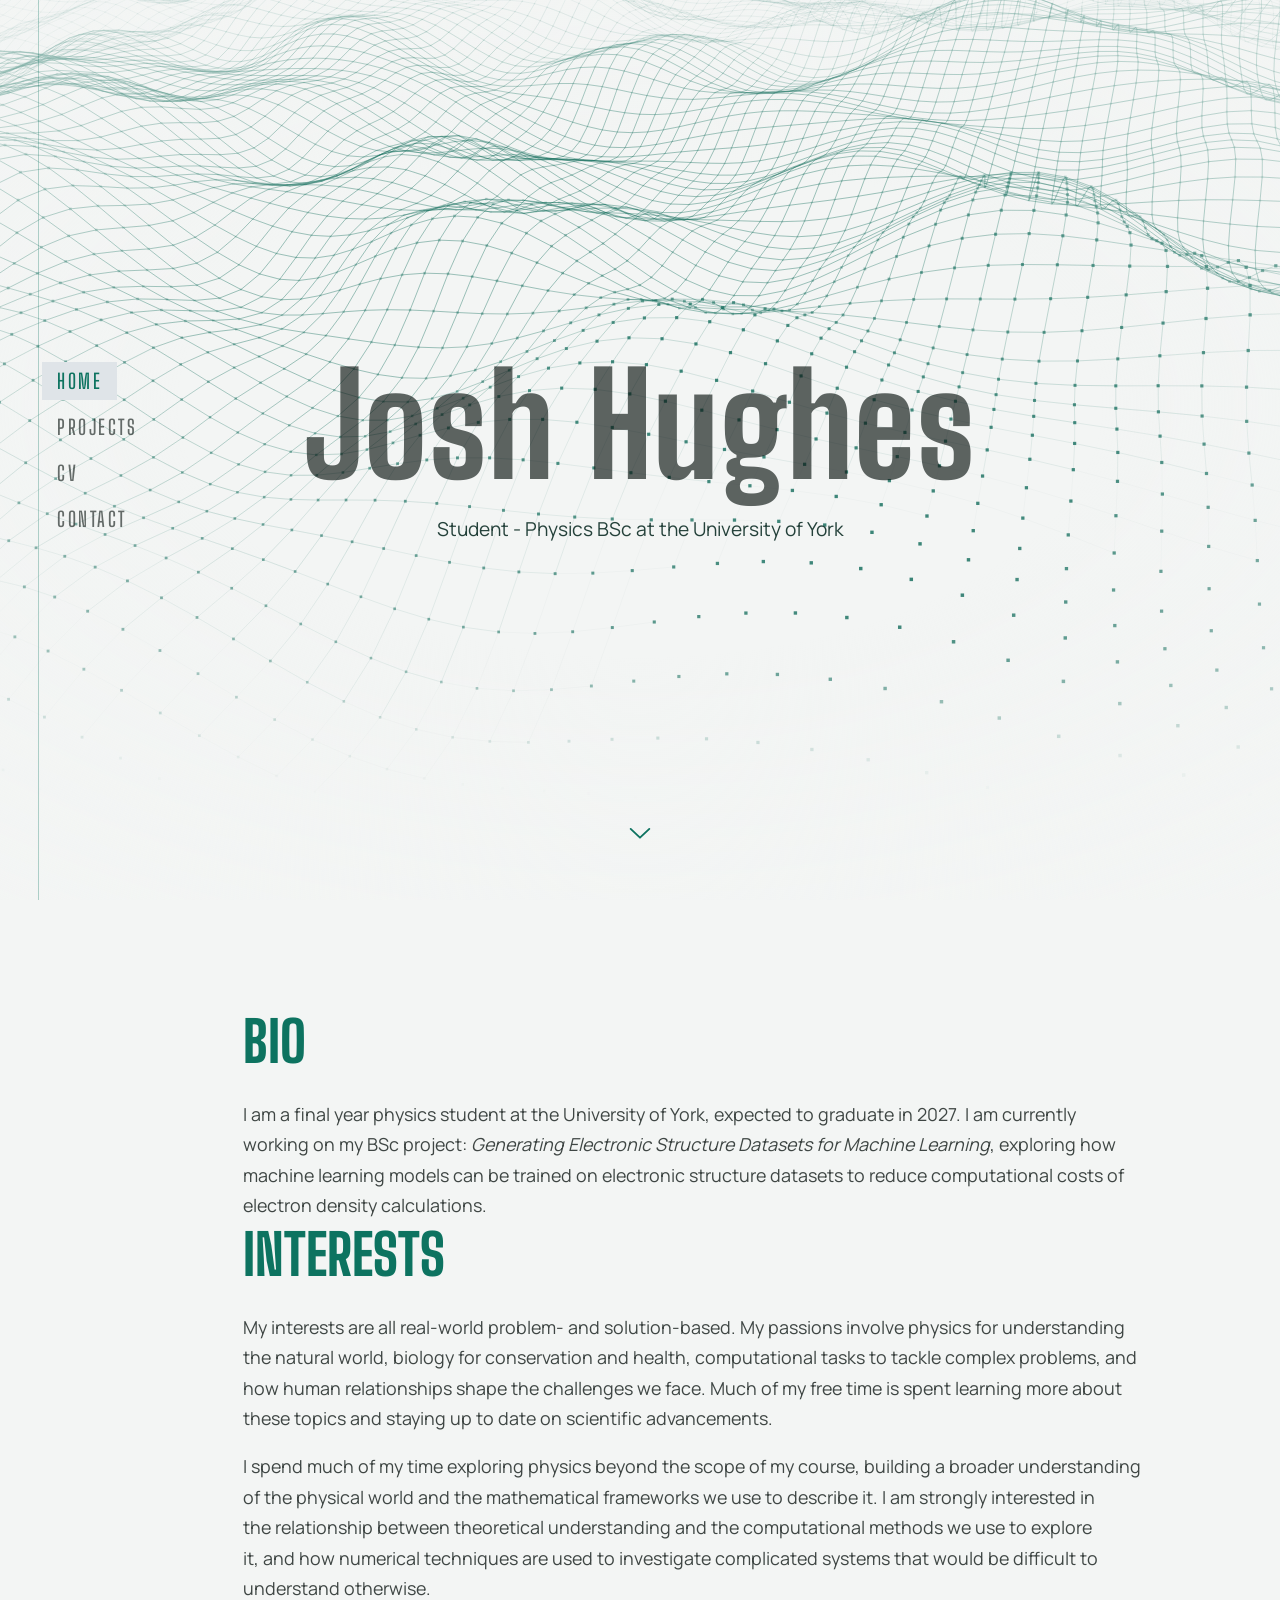
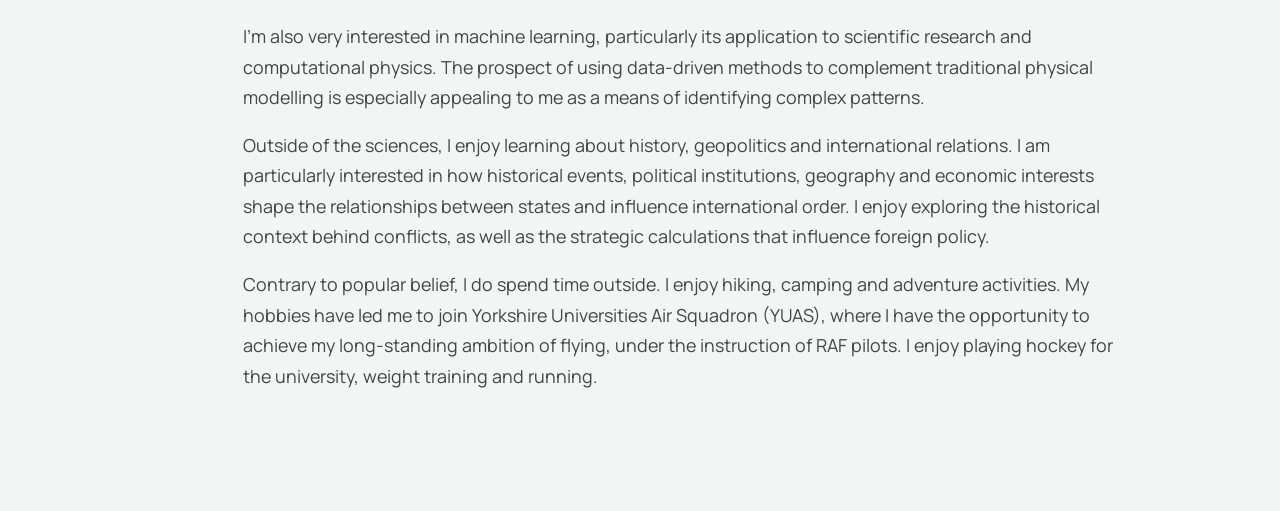
==== commit 3e3ce8c9: "style: apply homepage design 3 Co-Authored-By: Claude Opus 5.5 <noreply@anthropic.com>" ====
--- a/src/index.html
+++ b/src/index.html
@@ -12,12 +12,12 @@
   <link rel="preconnect" href="https://fonts.googleapis.com">
   <link rel="preconnect" href="https://fonts.gstatic.com" crossorigin>
   <link rel="stylesheet" href="https://fonts.googleapis.com/css2?family=Big+Shoulders+Display:wght@600;800&family=JetBrains+Mono:wght@400&family=Manrope:wght@400;500;600&display=swap">
-  <link rel="stylesheet" href="styles.css">
+  <link rel="stylesheet" href="styles.css?v=20261118">
   <script src="site.js?v=20261115" defer></script>
 </head>
 <body class="home-page" data-page="home">
   <canvas class="home-field" aria-hidden="true"></canvas>
-  <div class="home-mask" aria-hidden="true"><span></span><span></span></div>
+  <div class="home-mask" aria-hidden="true"><span></span><span></span><span></span></div>
   <div class="vignette" aria-hidden="true"></div>
   <div class="progress" aria-hidden="true"><div class="progress-bar"></div></div>
 
--- a/src/styles.css
+++ b/src/styles.css
@@ -38,15 +38,18 @@
 .home-mask span { position: absolute; inset: 0; }
 .home-mask span:first-child {
   background: var(--fg);
-  -webkit-mask: url('assets/home-bg-net-v3.webp') center / cover no-repeat;
-  mask: url('assets/home-bg-net-v3.webp') center / cover no-repeat;
-  opacity: 0.6;
-}
-.home-mask span:last-child {
+  -webkit-mask: url('assets/home-bg2-net.webp') center / cover no-repeat;
+  mask: url('assets/home-bg2-net.webp') center / cover no-repeat;
+  opacity: 0.5;
+}
+.home-mask span:nth-child(2) {
   background: var(--accent);
-  -webkit-mask: url('assets/home-bg-path-v3.png') center / cover no-repeat;
-  mask: url('assets/home-bg-path-v3.png') center / cover no-repeat;
-  opacity: 0.3;
+  -webkit-mask: url('assets/home-bg2-path.webp') center / cover no-repeat;
+  mask: url('assets/home-bg2-path.webp') center / cover no-repeat;
+  opacity: 0.7;
+}
+.home-mask span:nth-child(3) {
+  background: linear-gradient(90deg, rgba(243, 245, 244, 0.55) 0%, rgba(243, 245, 244, 0.5) clamp(560px, 52vw, 1000px), rgba(243, 245, 244, 0.5) 100%);
 }
 .vignette { z-index: 1; background: radial-gradient(ellipse 90% 70% at 50% 45%, transparent 40%, rgba(243, 245, 244, 0.8) 100%); }
 .progress { position: fixed; inset: 0 0 auto; z-index: 6; height: 2px; pointer-events: none; }
@@ -72,6 +75,13 @@
 .site-nav a { color: var(--nav-muted); }
 .site-nav a:hover, .site-nav a[aria-current="page"] { color: var(--accent); }
 .site-nav a[aria-current="page"] { pointer-events: none; }
+.home-page .site-nav a[aria-current="page"] {
+  align-self: flex-start;
+  margin: -7px 0 -7px -15px;
+  padding: 4px 12px;
+  border: 3px solid #dfe4e8;
+  background: #dfe4e8;
+}
 
 .home-content { position: relative; z-index: 2; }
 .hero {
@@ -226,6 +236,14 @@
 .project-item h3 { margin: 0; font-size: clamp(18px, 1.5vw, 21px); font-weight: 600; line-height: 1.4; }
 .project-item p { max-width: 760px; }
 .project-poster-preview { display: block; width: 100%; max-width: 900px; height: auto; border: 1px solid var(--line); background: #fff; }
+.blog-toggle { display: flex; align-self: stretch; align-items: center; justify-content: space-between; gap: 10px; margin-top: 4px; padding: 10px 18px; border: 1px solid var(--line); background: transparent; color: var(--accent); font-weight: 600; cursor: pointer; transition: background-color 0.2s ease; }
+.blog-toggle:hover { background: var(--hover); }
+.blog-toggle svg { width: 18px; height: 18px; fill: none; stroke: currentColor; stroke-linecap: round; stroke-linejoin: round; stroke-width: 1.6; transition: transform 0.25s ease; }
+.blog-toggle[aria-expanded="true"] svg { transform: rotate(180deg); }
+.blog-panel { display: flex; flex-direction: column; gap: 8px; margin-top: 8px; }
+.blog-panel[hidden] { display: none; }
+.blog-viewer { width: 100%; max-width: 900px; aspect-ratio: 210 / 297; max-height: 70vh; overflow-y: auto; overscroll-behavior: contain; border: 1px solid var(--line); background: #fff; }
+.blog-viewer img { display: block; width: 100%; height: auto; }
 
 .cv-main { gap: clamp(24px, 3vw, 36px); }
 .cv-section { display: flex; flex-direction: column; gap: 24px; padding: clamp(24px, 3vw, 40px); border: 1px solid var(--line); scroll-margin-top: 60px; }
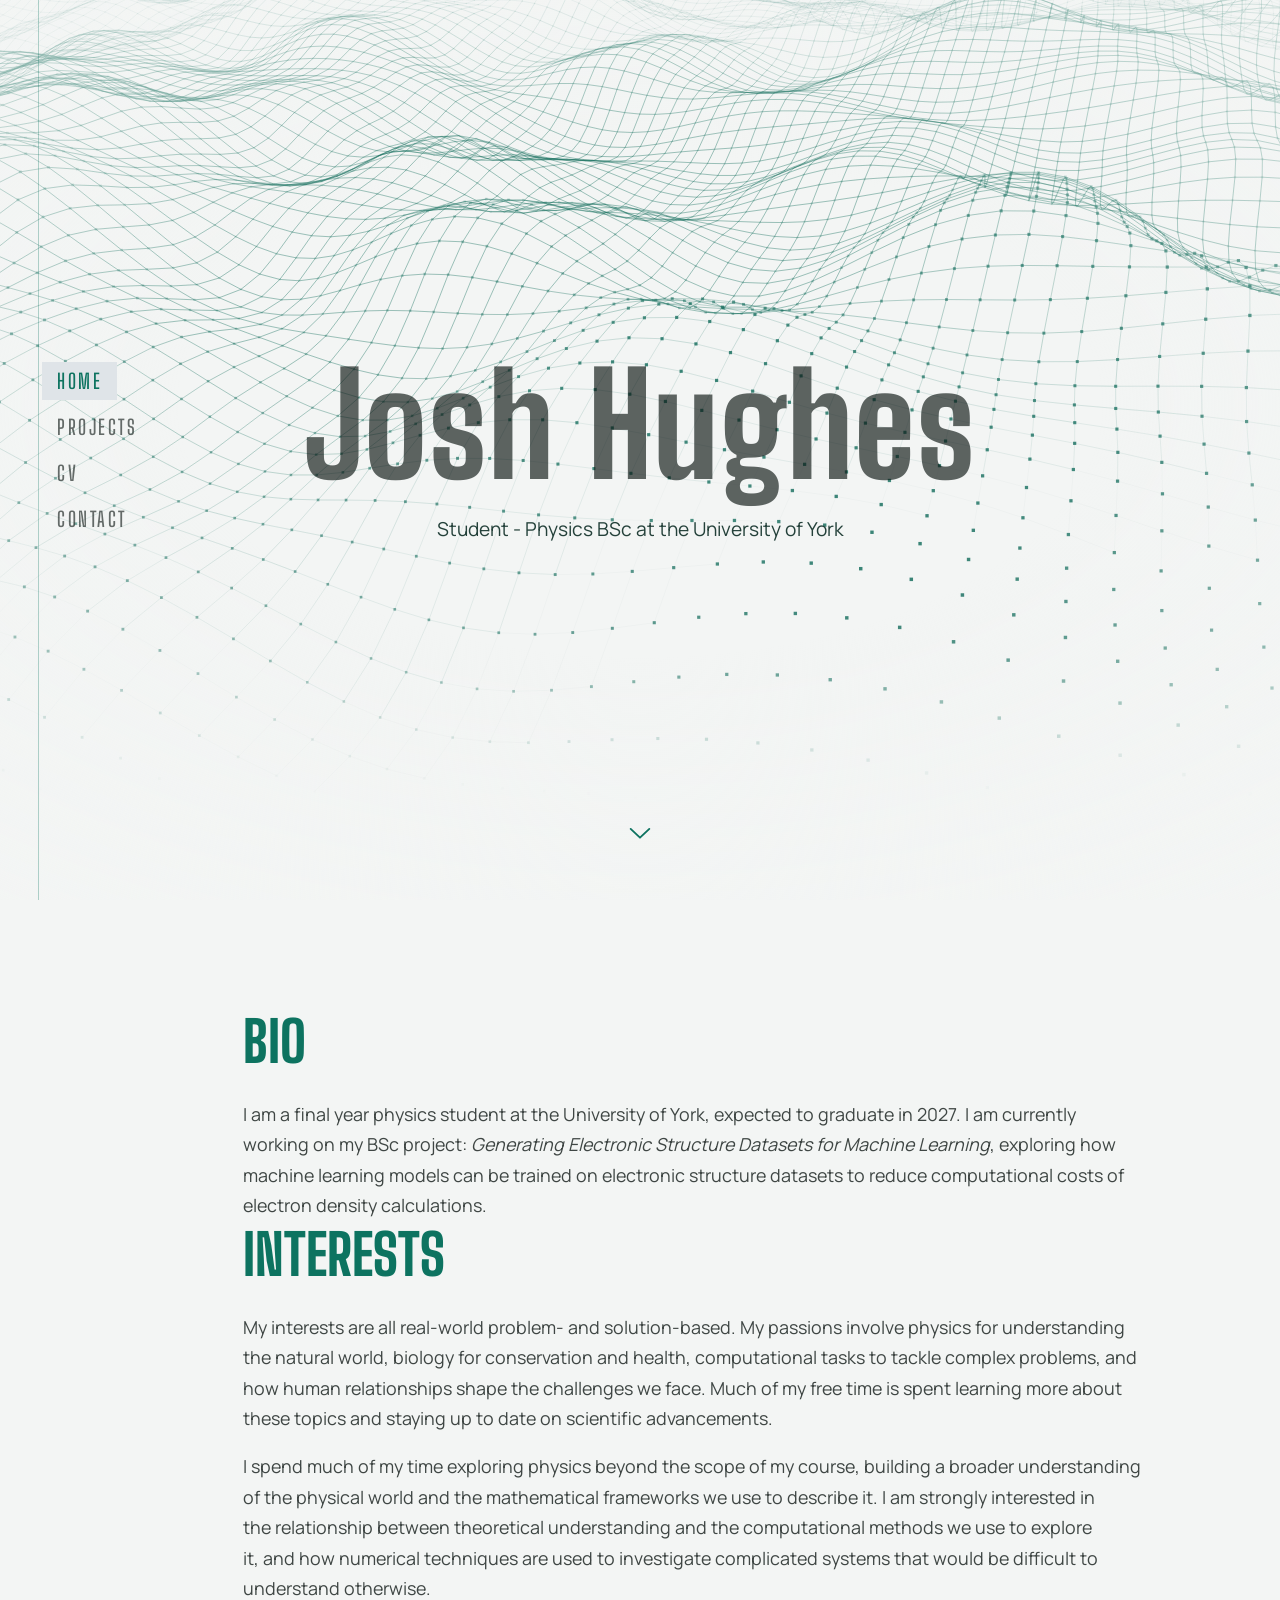
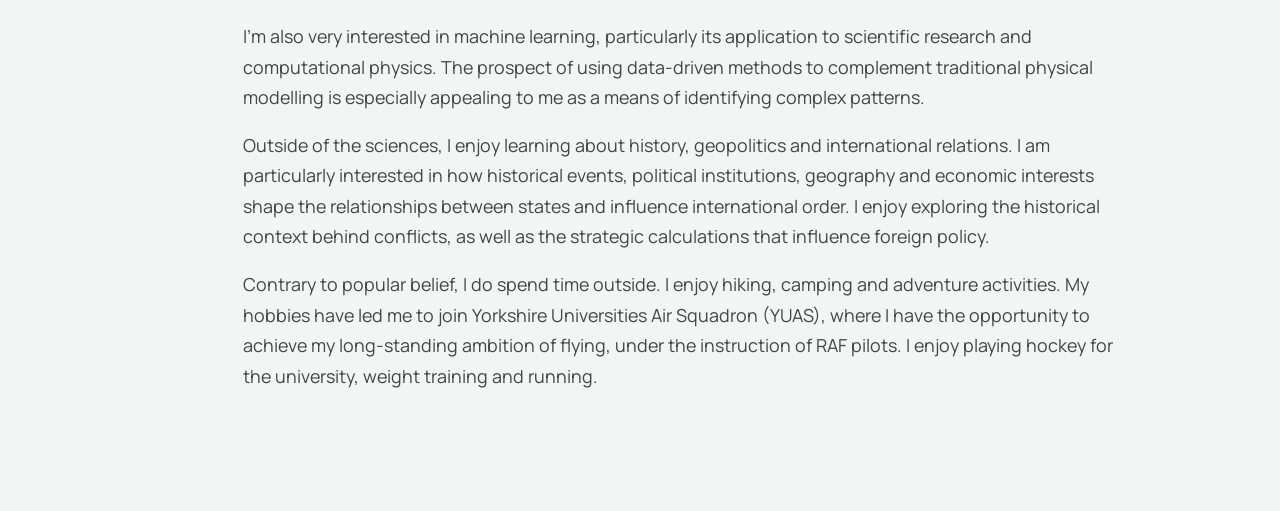
==== commit b17e661a: "style: highlight current tab on every page Co-Authored-By: Claude Opus 5.5 <noreply@anthropic.com>" ====
--- a/src/index.html
+++ b/src/index.html
@@ -12,7 +12,7 @@
   <link rel="preconnect" href="https://fonts.googleapis.com">
   <link rel="preconnect" href="https://fonts.gstatic.com" crossorigin>
   <link rel="stylesheet" href="https://fonts.googleapis.com/css2?family=Big+Shoulders+Display:wght@600;800&family=JetBrains+Mono:wght@400&family=Manrope:wght@400;500;600&display=swap">
-  <link rel="stylesheet" href="styles.css?v=20261118">
+  <link rel="stylesheet" href="styles.css?v=20261118b">
   <script src="site.js?v=20261115" defer></script>
 </head>
 <body class="home-page" data-page="home">
--- a/src/styles.css
+++ b/src/styles.css
@@ -75,7 +75,7 @@
 .site-nav a { color: var(--nav-muted); }
 .site-nav a:hover, .site-nav a[aria-current="page"] { color: var(--accent); }
 .site-nav a[aria-current="page"] { pointer-events: none; }
-.home-page .site-nav a[aria-current="page"] {
+.site-nav a[aria-current="page"] {
   align-self: flex-start;
   margin: -7px 0 -7px -15px;
   padding: 4px 12px;
